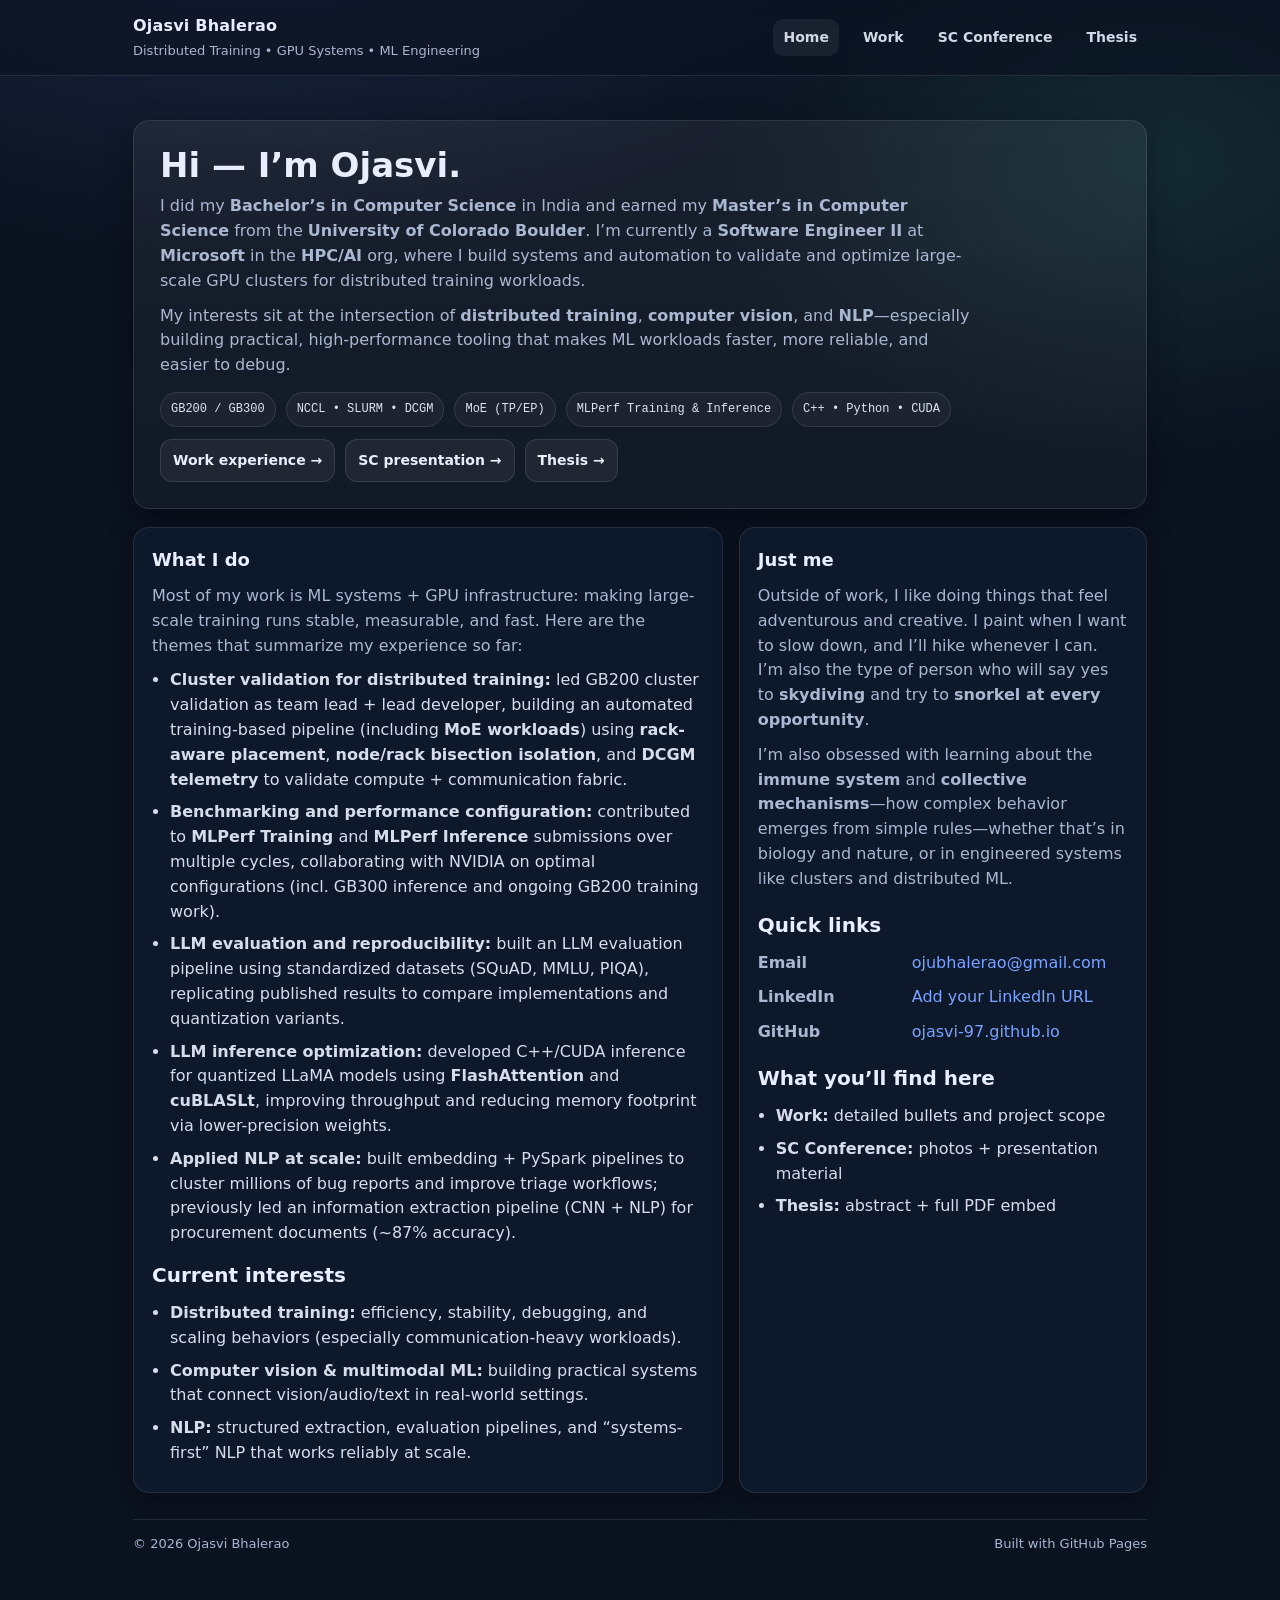
==== index.html @ 2f9f644a "updated index.html, sc.html" ====
<!doctype html>
<html lang="en">
<head>
  <meta charset="utf-8" />
  <meta name="viewport" content="width=device-width,initial-scale=1" />
  <title>Ojasvi Bhalerao</title>
  <link rel="stylesheet" href="assets/css/style.css" />
</head>
<body>
  <div class="nav">
    <div class="nav-inner">
      <div class="brand">
        <div class="name">Ojasvi Bhalerao</div>
        <div class="tagline">Distributed Training • GPU Systems • ML Engineering</div>
      </div>
      <div class="nav-links">
        <a class="active" href="index.html">Home</a>
        <a href="work.html">Work</a>
        <a href="sc.html">SC Conference</a>
        <a href="thesis.html">Thesis</a>
      </div>
    </div>
  </div>

  <div class="container">
    <div class="hero">
      <h1>Hi — I’m Ojasvi.</h1>
      <p>
        I did my <b>Bachelor’s in Computer Science</b> in India and earned my <b>Master’s in Computer Science</b> from the
        <b>University of Colorado Boulder</b>.
        I’m currently a <b>Software Engineer II</b> at <b>Microsoft</b> in the <b>HPC/AI</b> org, where I build systems and
        automation to validate and optimize large-scale GPU clusters for distributed training workloads.
      </p>
      <p>
        My interests sit at the intersection of <b>distributed training</b>, <b>computer vision</b>, and <b>NLP</b>—especially
        building practical, high-performance tooling that makes ML workloads faster, more reliable, and easier to debug.
      </p>

      <div class="pills">
        <span class="pill">GB200 / GB300</span>
        <span class="pill">NCCL • SLURM • DCGM</span>
        <span class="pill">MoE (TP/EP)</span>
        <span class="pill">MLPerf Training & Inference</span>
        <span class="pill">C++ • Python • CUDA</span>
      </div>

      <div class="btnrow">
        <a class="btn" href="work.html">Work experience →</a>
        <a class="btn" href="sc.html">SC presentation →</a>
        <a class="btn" href="thesis.html">Thesis →</a>
      </div>
    </div>

    <div class="grid">
      <div class="card">
        <h2>What I do</h2>
        <p>
          Most of my work is ML systems + GPU infrastructure: making large-scale training runs stable, measurable, and fast.
          Here are the themes that summarize my experience so far:
        </p>
        <ul class="list">
          <li>
            <b>Cluster validation for distributed training:</b> led GB200 cluster validation as team lead + lead developer,
            building an automated training-based pipeline (including <b>MoE workloads</b>) using <b>rack-aware placement</b>,
            <b>node/rack bisection isolation</b>, and <b>DCGM telemetry</b> to validate compute + communication fabric.
          </li>
          <li>
            <b>Benchmarking and performance configuration:</b> contributed to <b>MLPerf Training</b> and <b>MLPerf Inference</b>
            submissions over multiple cycles, collaborating with NVIDIA on optimal configurations (incl. GB300 inference and
            ongoing GB200 training work).
          </li>
          <li>
            <b>LLM evaluation and reproducibility:</b> built an LLM evaluation pipeline using standardized datasets (SQuAD, MMLU,
            PIQA), replicating published results to compare implementations and quantization variants.
          </li>
          <li>
            <b>LLM inference optimization:</b> developed C++/CUDA inference for quantized LLaMA models using <b>FlashAttention</b>
            and <b>cuBLASLt</b>, improving throughput and reducing memory footprint via lower-precision weights.
          </li>
          <li>
            <b>Applied NLP at scale:</b> built embedding + PySpark pipelines to cluster millions of bug reports and improve
            triage workflows; previously led an information extraction pipeline (CNN + NLP) for procurement documents (~87% accuracy).
          </li>
        </ul>

        <div class="section" style="margin-top:14px;">
          <h2>Current interests</h2>
          <ul class="list">
            <li><b>Distributed training:</b> efficiency, stability, debugging, and scaling behaviors (especially communication-heavy workloads).</li>
            <li><b>Computer vision & multimodal ML:</b> building practical systems that connect vision/audio/text in real-world settings.</li>
            <li><b>NLP:</b> structured extraction, evaluation pipelines, and “systems-first” NLP that works reliably at scale.</li>
          </ul>
        </div>
      </div>

      <div class="card">
        <h2>Just me</h2>
        <p>
          Outside of work, I like doing things that feel adventurous and creative. I paint when I want to slow down, and I’ll
          hike whenever I can. I’m also the type of person who will say yes to <b>skydiving</b> and try to <b>snorkel at every
          opportunity</b>.
        </p>
        <p>
          I’m also obsessed with learning about the <b>immune system</b> and <b>collective mechanisms</b>—how complex behavior
          emerges from simple rules—whether that’s in biology and nature, or in engineered systems like clusters and distributed ML.
        </p>

        <div class="section">
          <h2>Quick links</h2>
          <div class="kv">
            <div class="k">Email</div>
            <div class="v"><a href="mailto:ojubhalerao@gmail.com">ojubhalerao@gmail.com</a></div>

            <div class="k">LinkedIn</div>
            <div class="v"><a href="#" target="_blank" rel="noopener">Add your LinkedIn URL</a></div>

            <div class="k">GitHub</div>
            <div class="v"><a href="https://ojasvi-97.github.io" target="_blank" rel="noopener">ojasvi-97.github.io</a></div>
          </div>
        </div>

        <div class="section">
          <h2>What you’ll find here</h2>
          <ul class="list">
            <li><b>Work:</b> detailed bullets and project scope</li>
            <li><b>SC Conference:</b> photos + presentation material</li>
            <li><b>Thesis:</b> abstract + full PDF embed</li>
          </ul>
        </div>
      </div>
    </div>

    <div class="footer">
      <div>© <span id="y"></span> Ojasvi Bhalerao</div>
      <div class="small">Built with GitHub Pages</div>
    </div>
  </div>

  <script>
    document.getElementById("y").textContent = new Date().getFullYear();
  </script>
</body>
</html>
---- assets/css/style.css ----
:root{
  --bg:#0b1220;
  --card:#0f1a2e;
  --text:#e8eefc;
  --muted:#a9b7d0;
  --accent:#7aa2ff;
  --border:rgba(255,255,255,.10);
  --shadow: 0 10px 30px rgba(0,0,0,.35);
  --radius: 16px;
  --maxw: 1050px;
  --mono: ui-monospace, SFMono-Regular, Menlo, Monaco, Consolas, "Liberation Mono", "Courier New", monospace;
  --sans: ui-sans-serif, system-ui, -apple-system, Segoe UI, Roboto, Helvetica, Arial, "Apple Color Emoji","Segoe UI Emoji";
}

*{ box-sizing:border-box; }
html, body{ margin:0; padding:0; }
body{
  font-family: var(--sans);
  background: radial-gradient(1200px 700px at 20% -10%, rgba(122,162,255,.18), transparent 60%),
              radial-gradient(900px 600px at 90% 10%, rgba(90,220,190,.12), transparent 50%),
              var(--bg);
  color: var(--text);
  line-height: 1.55;
}

a{ color: var(--accent); text-decoration:none; }
a:hover{ text-decoration:underline; }

.container{
  max-width: var(--maxw);
  margin: 0 auto;
  padding: 22px 18px 60px;
}

.nav{
  position: sticky;
  top:0;
  backdrop-filter: blur(10px);
  background: rgba(11,18,32,.6);
  border-bottom: 1px solid var(--border);
  z-index: 5;
}

.nav-inner{
  max-width: var(--maxw);
  margin: 0 auto;
  padding: 14px 18px;
  display:flex;
  align-items:center;
  justify-content:space-between;
  gap:16px;
}

.brand{
  display:flex;
  flex-direction:column;
  gap:2px;
}
.brand .name{
  font-weight: 800;
  letter-spacing:.2px;
}
.brand .tagline{
  font-size: 13px;
  color: var(--muted);
}

.nav-links{
  display:flex;
  gap: 14px;
  flex-wrap:wrap;
  justify-content:flex-end;
}
.nav-links a{
  color: var(--text);
  opacity:.9;
  font-weight: 600;
  font-size: 14px;
  padding: 8px 10px;
  border-radius: 10px;
}
.nav-links a.active,
.nav-links a:hover{
  background: rgba(255,255,255,.07);
  text-decoration:none;
}

.hero{
  margin-top: 22px;
  padding: 26px;
  background: linear-gradient(180deg, rgba(255,255,255,.06), rgba(255,255,255,.03));
  border: 1px solid var(--border);
  border-radius: var(--radius);
  box-shadow: var(--shadow);
}
.hero h1{
  margin:0 0 6px;
  font-size: 34px;
  line-height: 1.1;
}
.hero p{
  margin: 10px 0 0;
  color: var(--muted);
  max-width: 80ch;
}
.pills{
  margin-top: 14px;
  display:flex;
  flex-wrap:wrap;
  gap: 10px;
}
.pill{
  font-family: var(--mono);
  font-size: 12px;
  padding: 7px 10px;
  border: 1px solid var(--border);
  border-radius: 999px;
  background: rgba(255,255,255,.04);
  color: rgba(232,238,252,.95);
}

.grid{
  margin-top: 18px;
  display:grid;
  grid-template-columns: 1.3fr .9fr;
  gap: 16px;
}
@media (max-width: 900px){
  .grid{ grid-template-columns: 1fr; }
}

.card{
  padding: 18px;
  background: rgba(15,26,46,.85);
  border: 1px solid var(--border);
  border-radius: var(--radius);
  box-shadow: var(--shadow);
}
.card h2{
  margin:0 0 10px;
  font-size: 18px;
}
.card p{ color: var(--muted); margin: 0 0 10px; }

.list{
  margin: 10px 0 0;
  padding-left: 18px;
  color: rgba(232,238,252,.92);
}
.list li{ margin: 8px 0; }
.small{ font-size: 13px; color: var(--muted); }

.section{
  margin-top: 18px;
}
.section h2{
  margin: 0 0 10px;
  font-size: 20px;
}

.kv{
  display:grid;
  grid-template-columns: 140px 1fr;
  gap: 10px 14px;
  margin-top: 10px;
}
.kv .k{ color: var(--muted); font-weight: 700; }
.kv .v{ color: rgba(232,238,252,.92); }

.gallery{
  display:grid;
  grid-template-columns: repeat(3, 1fr);
  gap: 10px;
}
.gallery img{
  width: 100%;
  height: 220px;
  object-fit: cover;
  border-radius: 14px;
  border: 1px solid var(--border);
}
@media (max-width: 900px){
  .gallery{ grid-template-columns: 1fr; }
  .gallery img{ height: auto; }
}

.footer{
  margin-top: 26px;
  padding-top: 14px;
  border-top: 1px solid var(--border);
  color: var(--muted);
  font-size: 13px;
  display:flex;
  justify-content:space-between;
  gap: 10px;
  flex-wrap:wrap;
}

.btnrow{
  display:flex;
  gap: 10px;
  flex-wrap:wrap;
  margin-top: 12px;
}
.btn{
  display:inline-flex;
  align-items:center;
  gap: 8px;
  padding: 10px 12px;
  border-radius: 12px;
  border: 1px solid var(--border);
  background: rgba(255,255,255,.06);
  color: var(--text);
  font-weight: 700;
  font-size: 14px;
}
.btn:hover{
  background: rgba(255,255,255,.10);
  text-decoration:none;
}
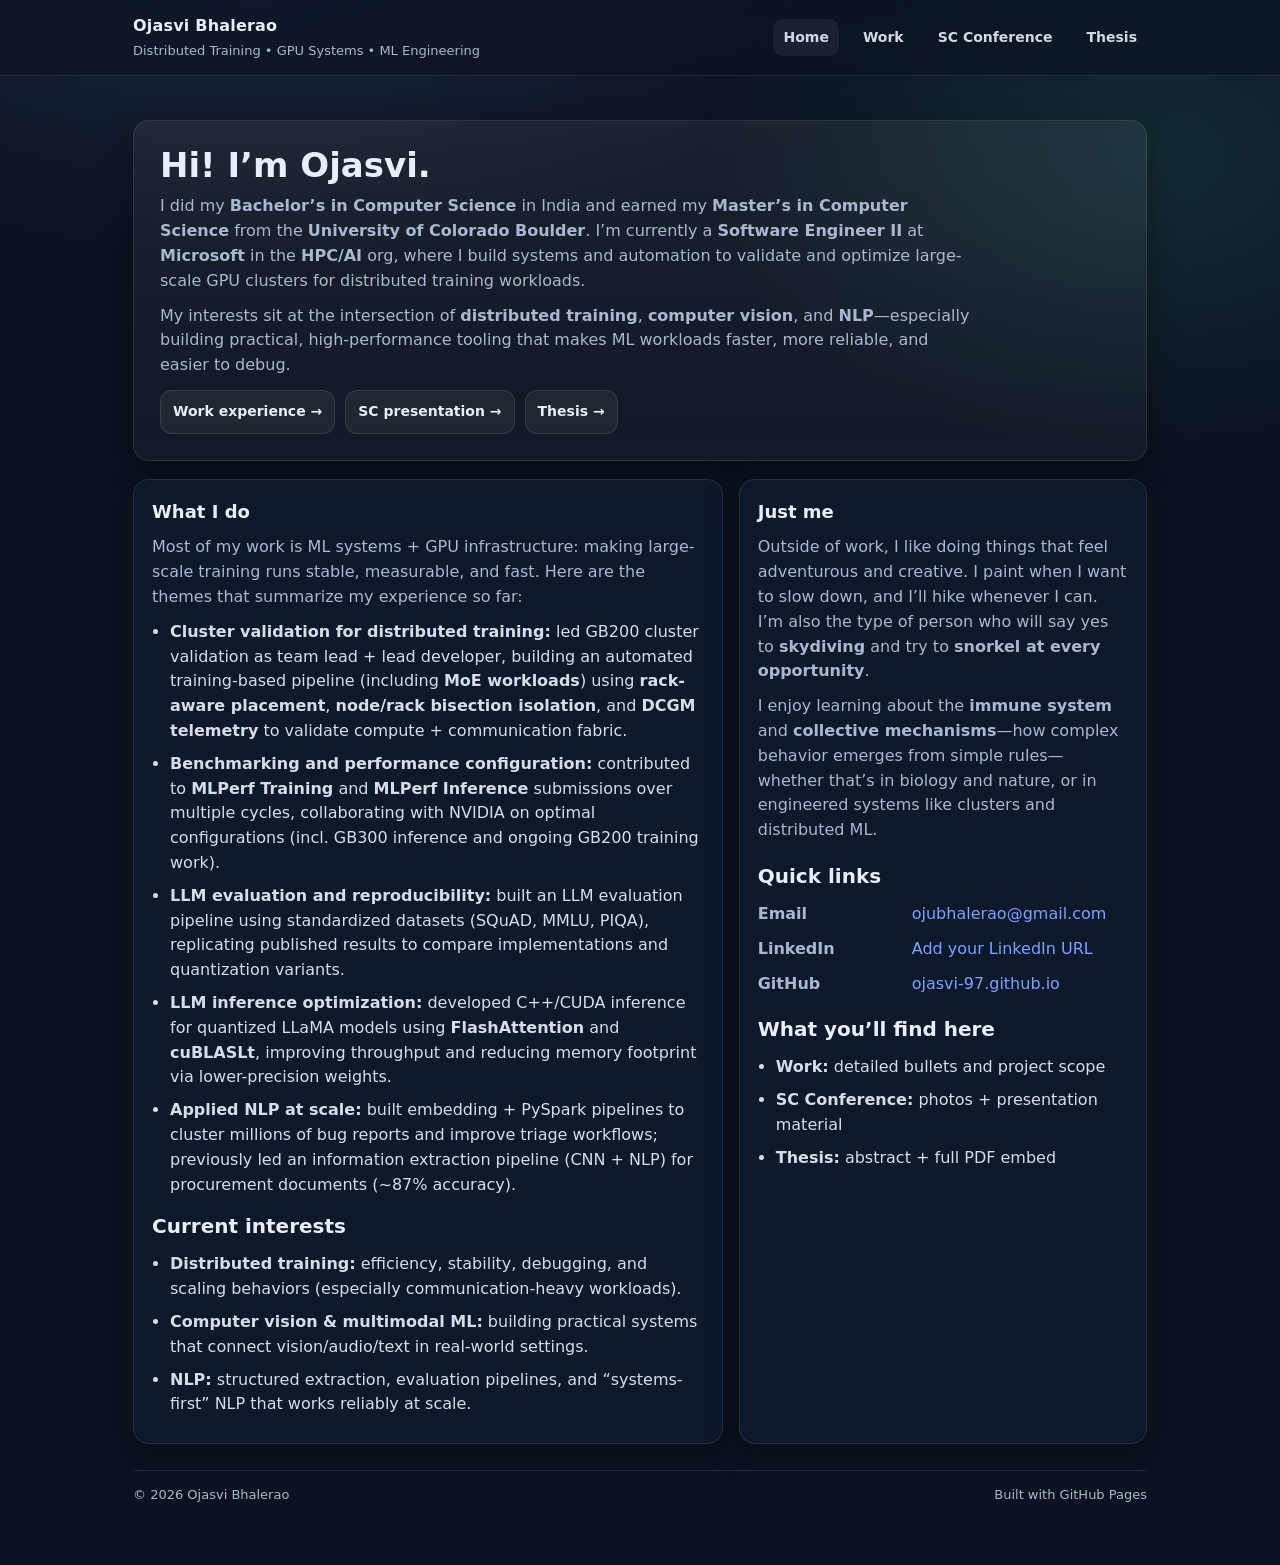
==== commit 13aaaaea: "changed work.html" ====
--- a/index.html
+++ b/index.html
@@ -24,7 +24,7 @@
 
   <div class="container">
     <div class="hero">
-      <h1>Hi — I’m Ojasvi.</h1>
+      <h1>Hi! I’m Ojasvi.</h1>
       <p>
         I did my <b>Bachelor’s in Computer Science</b> in India and earned my <b>Master’s in Computer Science</b> from the
         <b>University of Colorado Boulder</b>.
@@ -36,13 +36,13 @@
         building practical, high-performance tooling that makes ML workloads faster, more reliable, and easier to debug.
       </p>
 
-      <div class="pills">
+      <!-- <div class="pills">
         <span class="pill">GB200 / GB300</span>
         <span class="pill">NCCL • SLURM • DCGM</span>
         <span class="pill">MoE (TP/EP)</span>
         <span class="pill">MLPerf Training & Inference</span>
         <span class="pill">C++ • Python • CUDA</span>
-      </div>
+      </div> -->
 
       <div class="btnrow">
         <a class="btn" href="work.html">Work experience →</a>
@@ -101,7 +101,7 @@
           opportunity</b>.
         </p>
         <p>
-          I’m also obsessed with learning about the <b>immune system</b> and <b>collective mechanisms</b>—how complex behavior
+          I enjoy learning about the <b>immune system</b> and <b>collective mechanisms</b>—how complex behavior
           emerges from simple rules—whether that’s in biology and nature, or in engineered systems like clusters and distributed ML.
         </p>
 
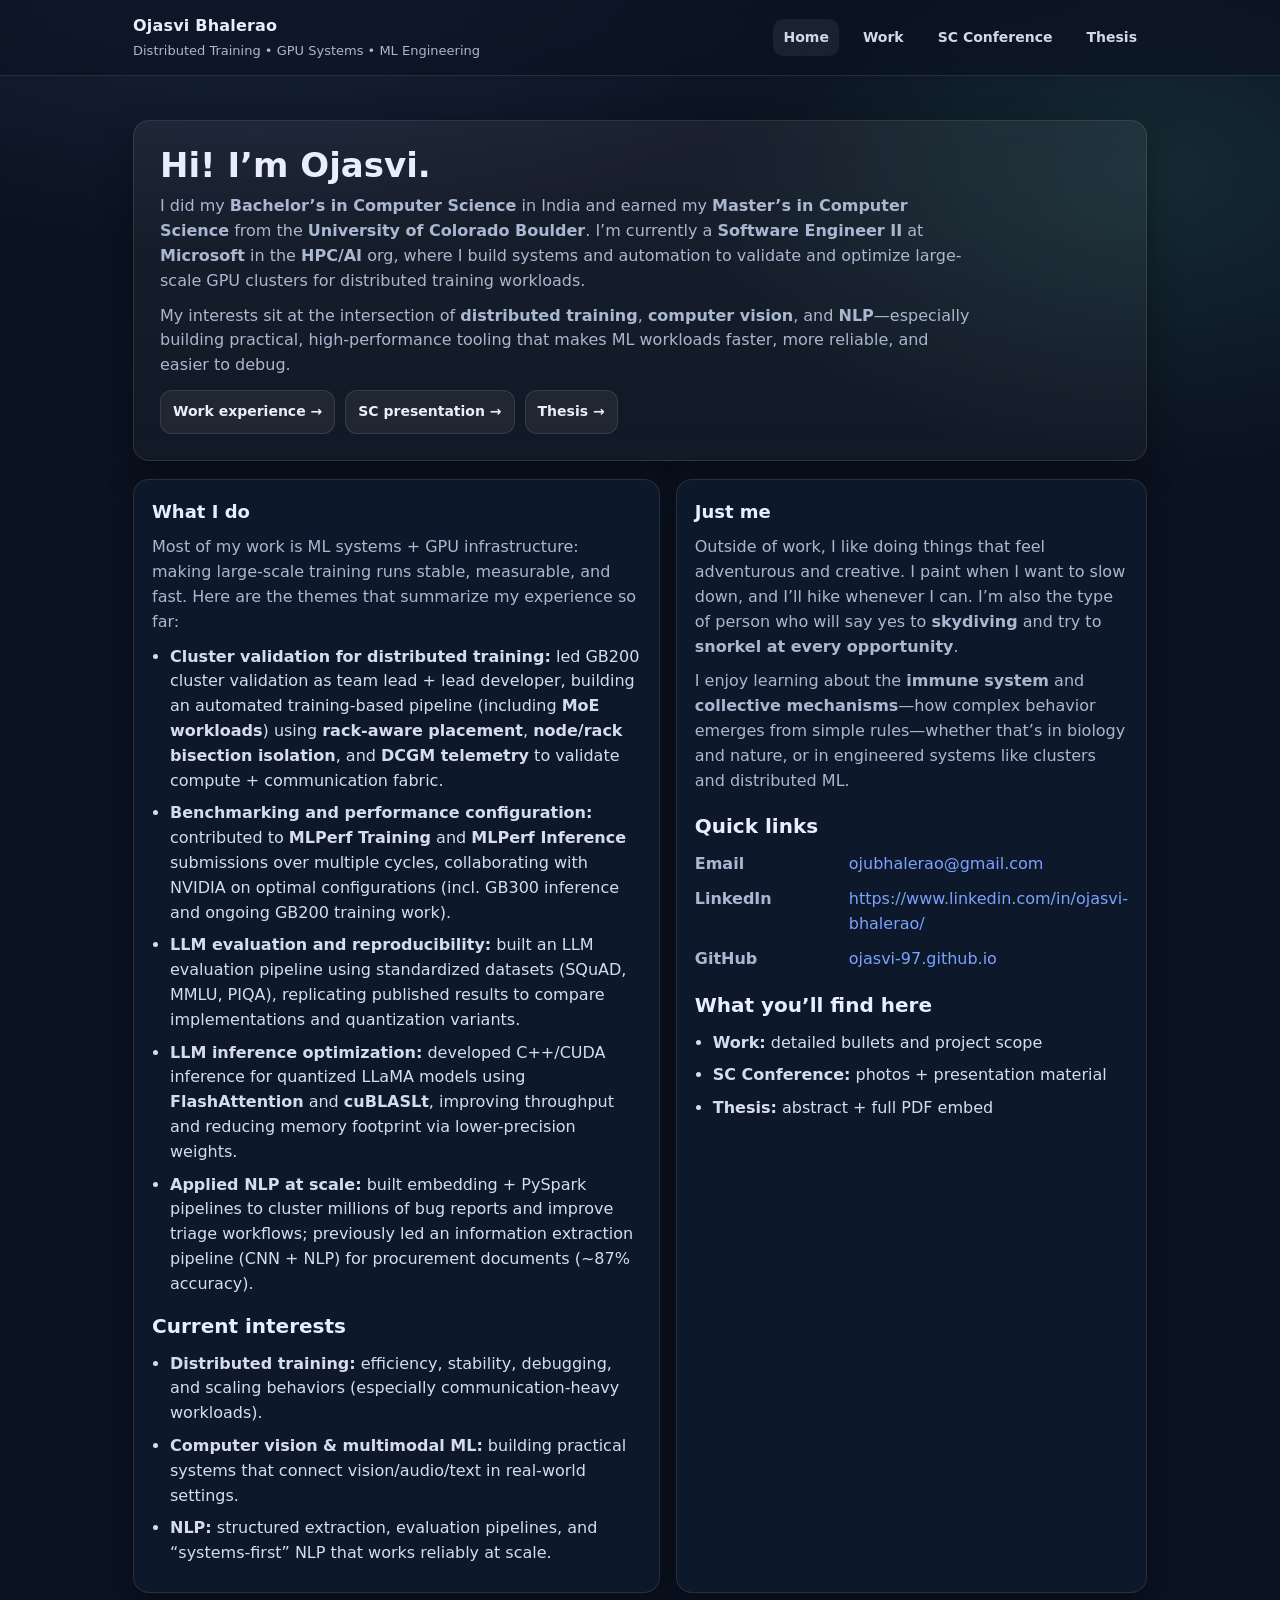
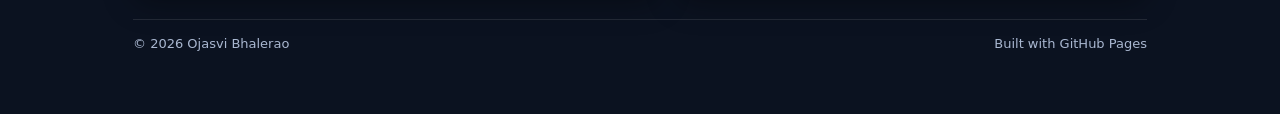
==== commit f201b7f9: "Update index.html" ====
--- a/index.html
+++ b/index.html
@@ -112,7 +112,7 @@
             <div class="v"><a href="mailto:ojubhalerao@gmail.com">ojubhalerao@gmail.com</a></div>
 
             <div class="k">LinkedIn</div>
-            <div class="v"><a href="#" target="_blank" rel="noopener">Add your LinkedIn URL</a></div>
+            <div class="v"><a href="https://www.linkedin.com/in/ojasvi-bhalerao/" target="_blank" rel="noopener">https://www.linkedin.com/in/ojasvi-bhalerao/</a></div>
 
             <div class="k">GitHub</div>
             <div class="v"><a href="https://ojasvi-97.github.io" target="_blank" rel="noopener">ojasvi-97.github.io</a></div>
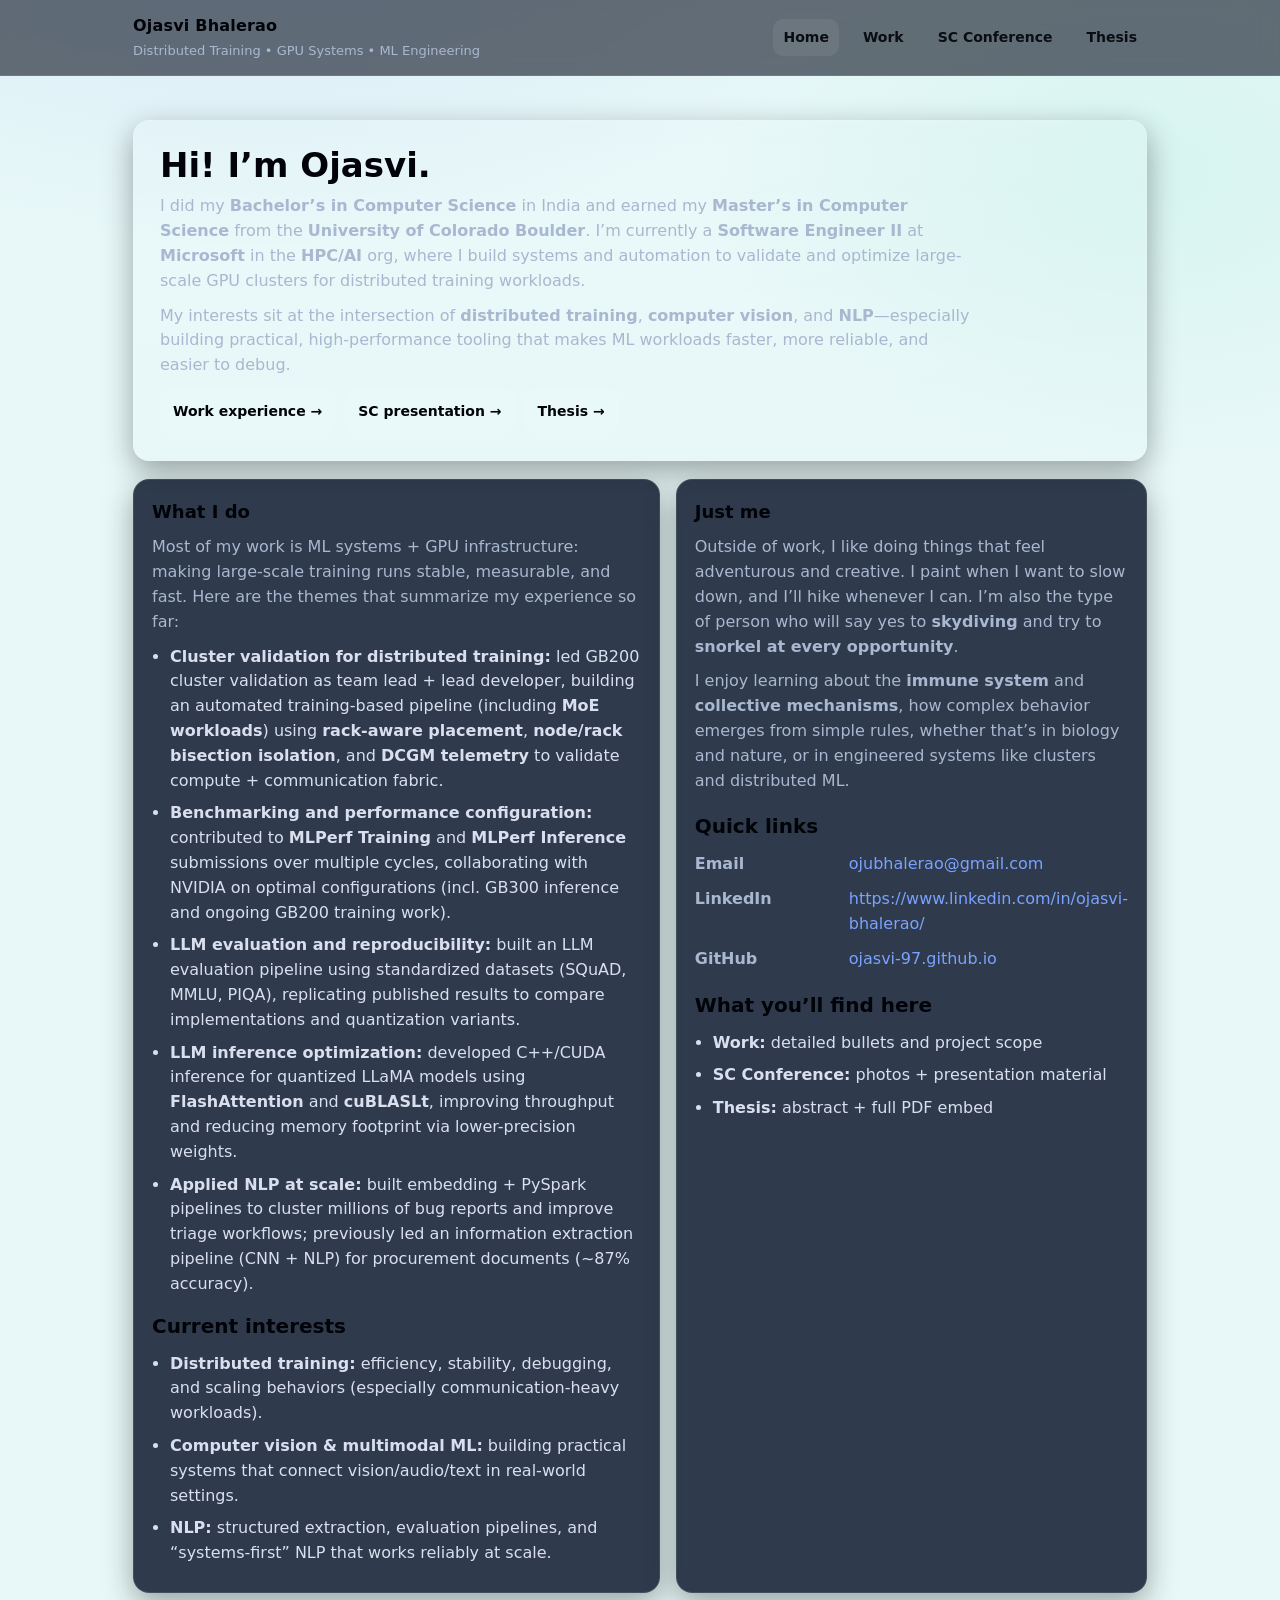
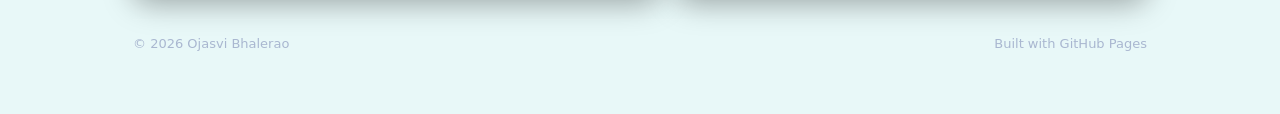
==== commit 53b26b83: "changed style" ====
--- a/index.html
+++ b/index.html
@@ -101,8 +101,8 @@
           opportunity</b>.
         </p>
         <p>
-          I enjoy learning about the <b>immune system</b> and <b>collective mechanisms</b>—how complex behavior
-          emerges from simple rules—whether that’s in biology and nature, or in engineered systems like clusters and distributed ML.
+          I enjoy learning about the <b>immune system</b> and <b>collective mechanisms</b>, how complex behavior
+          emerges from simple rules, whether that’s in biology and nature, or in engineered systems like clusters and distributed ML.
         </p>
 
         <div class="section">
--- a/assets/css/style.css
+++ b/assets/css/style.css
@@ -1,7 +1,7 @@
 :root{
-  --bg:#0b1220;
+  --bg:#e8f8f8;
   --card:#0f1a2e;
-  --text:#e8eefc;
+  --text:#010308;
   --muted:#a9b7d0;
   --accent:#7aa2ff;
   --border:rgba(255,255,255,.10);
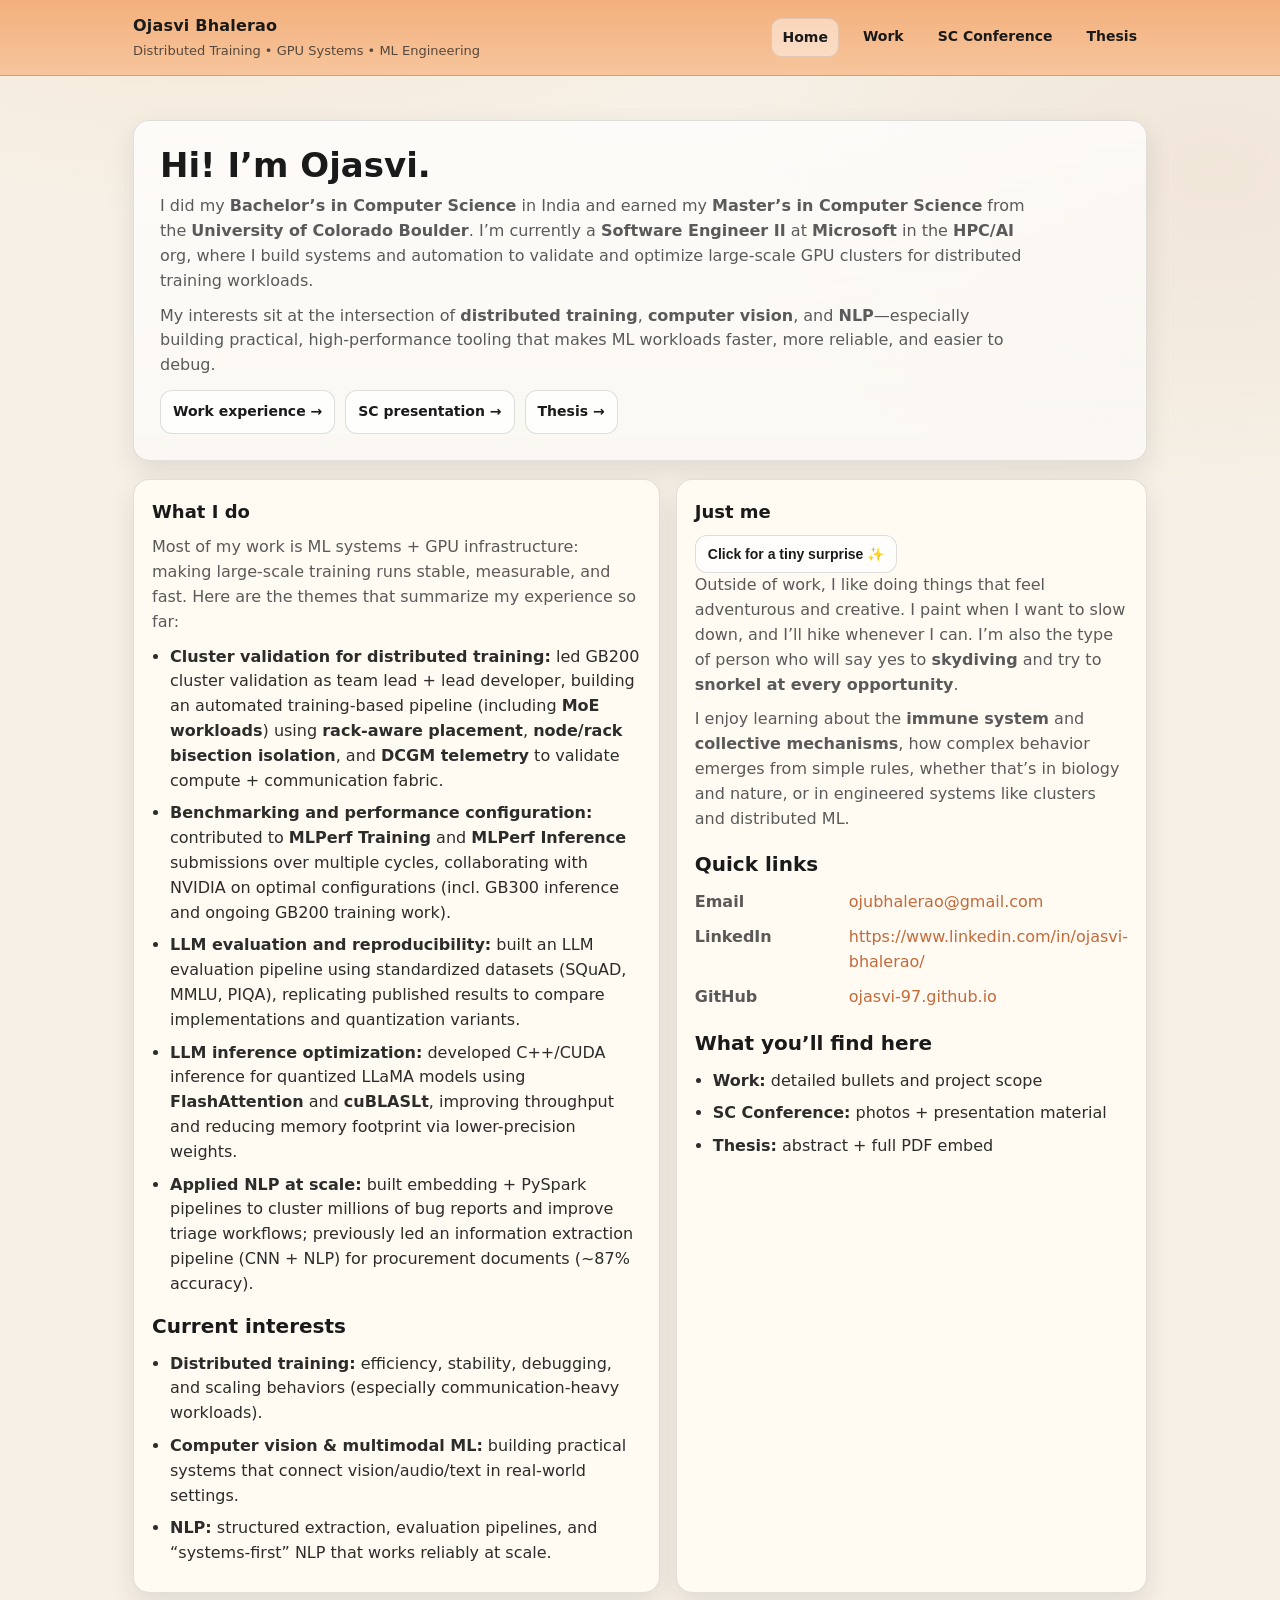
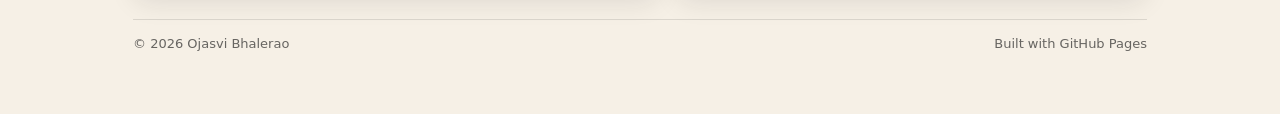
==== commit 4e4fcda5: "added animation" ====
--- a/index.html
+++ b/index.html
@@ -95,6 +95,9 @@
 
       <div class="card">
         <h2>Just me</h2>
+        <button class="btn" id="cuteBtn" type="button">Click for a tiny surprise ✨</button>
+        <div id="cuteToast" class="toast" aria-live="polite"></div>
+
         <p>
           Outside of work, I like doing things that feel adventurous and creative. I paint when I want to slow down, and I’ll
           hike whenever I can. I’m also the type of person who will say yes to <b>skydiving</b> and try to <b>snorkel at every
@@ -139,5 +142,29 @@
   <script>
     document.getElementById("y").textContent = new Date().getFullYear();
   </script>
+  <script>
+  const messages = [
+    "Thanks for stopping by 😊",
+    "Hope you have a cozy day ✨",
+    "You’re doing great — keep going 💛",
+    "May your code compile on the first try 🌼",
+    "Sending good vibes (and stable NCCL) 🌿"
+  ];
+
+  const btn = document.getElementById("cuteBtn");
+  const toast = document.getElementById("cuteToast");
+
+  if (btn && toast) {
+    btn.addEventListener("click", () => {
+      const msg = messages[Math.floor(Math.random() * messages.length)];
+      toast.textContent = msg;
+
+      toast.classList.remove("show");
+      void toast.offsetWidth; // re-trigger animation
+      toast.classList.add("show");
+    });
+  }
+</script>
+
 </body>
 </html>
--- a/assets/css/style.css
+++ b/assets/css/style.css
@@ -1,24 +1,32 @@
 :root{
-  --bg:#e8f8f8;
-  --card:#0f1a2e;
-  --text:#010308;
-  --muted:#a9b7d0;
-  --accent:#7aa2ff;
-  --border:rgba(255,255,255,.10);
-  --shadow: 0 10px 30px rgba(0,0,0,.35);
+  /* Beige / warm neutral theme */
+  --bg:#f6f0e6;            /* page background (beige) */
+  --card:#fffaf2;          /* card background (warm off-white) */
+  --text:#1a1a1a;          /* main text (near black) */
+  --muted:#5a5a5a;         /* secondary text */
+  --accent:#c46a3a;        /* links / accents (soft terracotta) */
+
+  --nav:#f3b07c;           /* pastel orange navbar */
+  --nav2:#f7c59d;          /* slightly lighter orange for depth */
+  --border:rgba(26,26,26,.12);
+  --shadow: 0 10px 26px rgba(26,26,26,.10);
+
   --radius: 16px;
   --maxw: 1050px;
+
   --mono: ui-monospace, SFMono-Regular, Menlo, Monaco, Consolas, "Liberation Mono", "Courier New", monospace;
   --sans: ui-sans-serif, system-ui, -apple-system, Segoe UI, Roboto, Helvetica, Arial, "Apple Color Emoji","Segoe UI Emoji";
 }
 
 *{ box-sizing:border-box; }
 html, body{ margin:0; padding:0; }
+
 body{
   font-family: var(--sans);
-  background: radial-gradient(1200px 700px at 20% -10%, rgba(122,162,255,.18), transparent 60%),
-              radial-gradient(900px 600px at 90% 10%, rgba(90,220,190,.12), transparent 50%),
-              var(--bg);
+  background:
+    radial-gradient(1100px 650px at 15% -10%, rgba(244, 208, 167, .35), transparent 60%),
+    radial-gradient(900px 600px at 95% 10%, rgba(230, 210, 190, .35), transparent 55%),
+    var(--bg);
   color: var(--text);
   line-height: 1.55;
 }
@@ -32,11 +40,11 @@
   padding: 22px 18px 60px;
 }
 
+/* NAV */
 .nav{
   position: sticky;
   top:0;
-  backdrop-filter: blur(10px);
-  background: rgba(11,18,32,.6);
+  background: linear-gradient(180deg, var(--nav), var(--nav2));
   border-bottom: 1px solid var(--border);
   z-index: 5;
 }
@@ -62,7 +70,7 @@
 }
 .brand .tagline{
   font-size: 13px;
-  color: var(--muted);
+  color: rgba(26,26,26,.72);
 }
 
 .nav-links{
@@ -73,22 +81,23 @@
 }
 .nav-links a{
   color: var(--text);
-  opacity:.9;
-  font-weight: 600;
+  font-weight: 700;
   font-size: 14px;
   padding: 8px 10px;
   border-radius: 10px;
 }
 .nav-links a.active,
 .nav-links a:hover{
-  background: rgba(255,255,255,.07);
+  background: rgba(255,255,255,.45);
   text-decoration:none;
-}
-
+  border: 1px solid rgba(26,26,26,.10);
+}
+
+/* HERO */
 .hero{
   margin-top: 22px;
   padding: 26px;
-  background: linear-gradient(180deg, rgba(255,255,255,.06), rgba(255,255,255,.03));
+  background: linear-gradient(180deg, rgba(255,255,255,.75), rgba(255,255,255,.55));
   border: 1px solid var(--border);
   border-radius: var(--radius);
   box-shadow: var(--shadow);
@@ -101,8 +110,10 @@
 .hero p{
   margin: 10px 0 0;
   color: var(--muted);
-  max-width: 80ch;
-}
+  max-width: 85ch;
+}
+
+/* PILLS */
 .pills{
   margin-top: 14px;
   display:flex;
@@ -113,12 +124,13 @@
   font-family: var(--mono);
   font-size: 12px;
   padding: 7px 10px;
-  border: 1px solid var(--border);
+  border: 1px solid rgba(26,26,26,.12);
   border-radius: 999px;
-  background: rgba(255,255,255,.04);
-  color: rgba(232,238,252,.95);
-}
-
+  background: rgba(255,255,255,.70);
+  color: rgba(26,26,26,.88);
+}
+
+/* GRID */
 .grid{
   margin-top: 18px;
   display:grid;
@@ -129,9 +141,10 @@
   .grid{ grid-template-columns: 1fr; }
 }
 
+/* CARDS */
 .card{
   padding: 18px;
-  background: rgba(15,26,46,.85);
+  background: var(--card);
   border: 1px solid var(--border);
   border-radius: var(--radius);
   box-shadow: var(--shadow);
@@ -140,15 +153,23 @@
   margin:0 0 10px;
   font-size: 18px;
 }
-.card p{ color: var(--muted); margin: 0 0 10px; }
-
+.card p{
+  color: var(--muted);
+  margin: 0 0 10px;
+}
+
+/* LISTS */
 .list{
   margin: 10px 0 0;
   padding-left: 18px;
-  color: rgba(232,238,252,.92);
+  color: rgba(26,26,26,.92);
 }
 .list li{ margin: 8px 0; }
-.small{ font-size: 13px; color: var(--muted); }
+
+.small{
+  font-size: 13px;
+  color: rgba(26,26,26,.65);
+}
 
 .section{
   margin-top: 18px;
@@ -158,15 +179,22 @@
   font-size: 20px;
 }
 
+/* KEY-VALUE GRID */
 .kv{
   display:grid;
   grid-template-columns: 140px 1fr;
   gap: 10px 14px;
   margin-top: 10px;
 }
-.kv .k{ color: var(--muted); font-weight: 700; }
-.kv .v{ color: rgba(232,238,252,.92); }
-
+.kv .k{
+  color: rgba(26,26,26,.72);
+  font-weight: 800;
+}
+.kv .v{
+  color: rgba(26,26,26,.92);
+}
+
+/* GALLERY */
 .gallery{
   display:grid;
   grid-template-columns: repeat(3, 1fr);
@@ -178,17 +206,19 @@
   object-fit: cover;
   border-radius: 14px;
   border: 1px solid var(--border);
+  box-shadow: 0 8px 18px rgba(26,26,26,.10);
 }
 @media (max-width: 900px){
   .gallery{ grid-template-columns: 1fr; }
   .gallery img{ height: auto; }
 }
 
+/* FOOTER */
 .footer{
   margin-top: 26px;
   padding-top: 14px;
   border-top: 1px solid var(--border);
-  color: var(--muted);
+  color: rgba(26,26,26,.65);
   font-size: 13px;
   display:flex;
   justify-content:space-between;
@@ -196,6 +226,7 @@
   flex-wrap:wrap;
 }
 
+/* BUTTONS */
 .btnrow{
   display:flex;
   gap: 10px;
@@ -208,13 +239,45 @@
   gap: 8px;
   padding: 10px 12px;
   border-radius: 12px;
-  border: 1px solid var(--border);
-  background: rgba(255,255,255,.06);
+  border: 1px solid rgba(26,26,26,.14);
+  background: rgba(255,255,255,.75);
   color: var(--text);
+  font-weight: 800;
+  font-size: 14px;
+}
+.btn:hover{
+  background: rgba(255,255,255,.92);
+  text-decoration:none;
+}
+
+.toast{
+  position: fixed;
+  left: 50%;
+  bottom: 22px;
+  transform: translateX(-50%);
+  background: rgba(255,255,255,.92);
+  border: 1px solid rgba(26,26,26,.14);
+  color: rgba(26,26,26,.92);
+  padding: 10px 14px;
+  border-radius: 14px;
+  box-shadow: 0 10px 26px rgba(26,26,26,.12);
+  opacity: 0;
+  pointer-events: none;
   font-weight: 700;
-  font-size: 14px;
-}
-.btn:hover{
-  background: rgba(255,255,255,.10);
-  text-decoration:none;
-}
+}
+
+.toast.show{
+  opacity: 1;
+  animation: popIn .25s ease-out, floatUp 2.3s ease-in forwards;
+}
+
+@keyframes popIn{
+  0% { transform: translateX(-50%) scale(.9); }
+  100% { transform: translateX(-50%) scale(1); }
+}
+
+@keyframes floatUp{
+  0% { transform: translateX(-50%) translateY(0); opacity: 1; }
+  80% { opacity: 1; }
+  100% { transform: translateX(-50%) translateY(-18px); opacity: 0; }
+}
